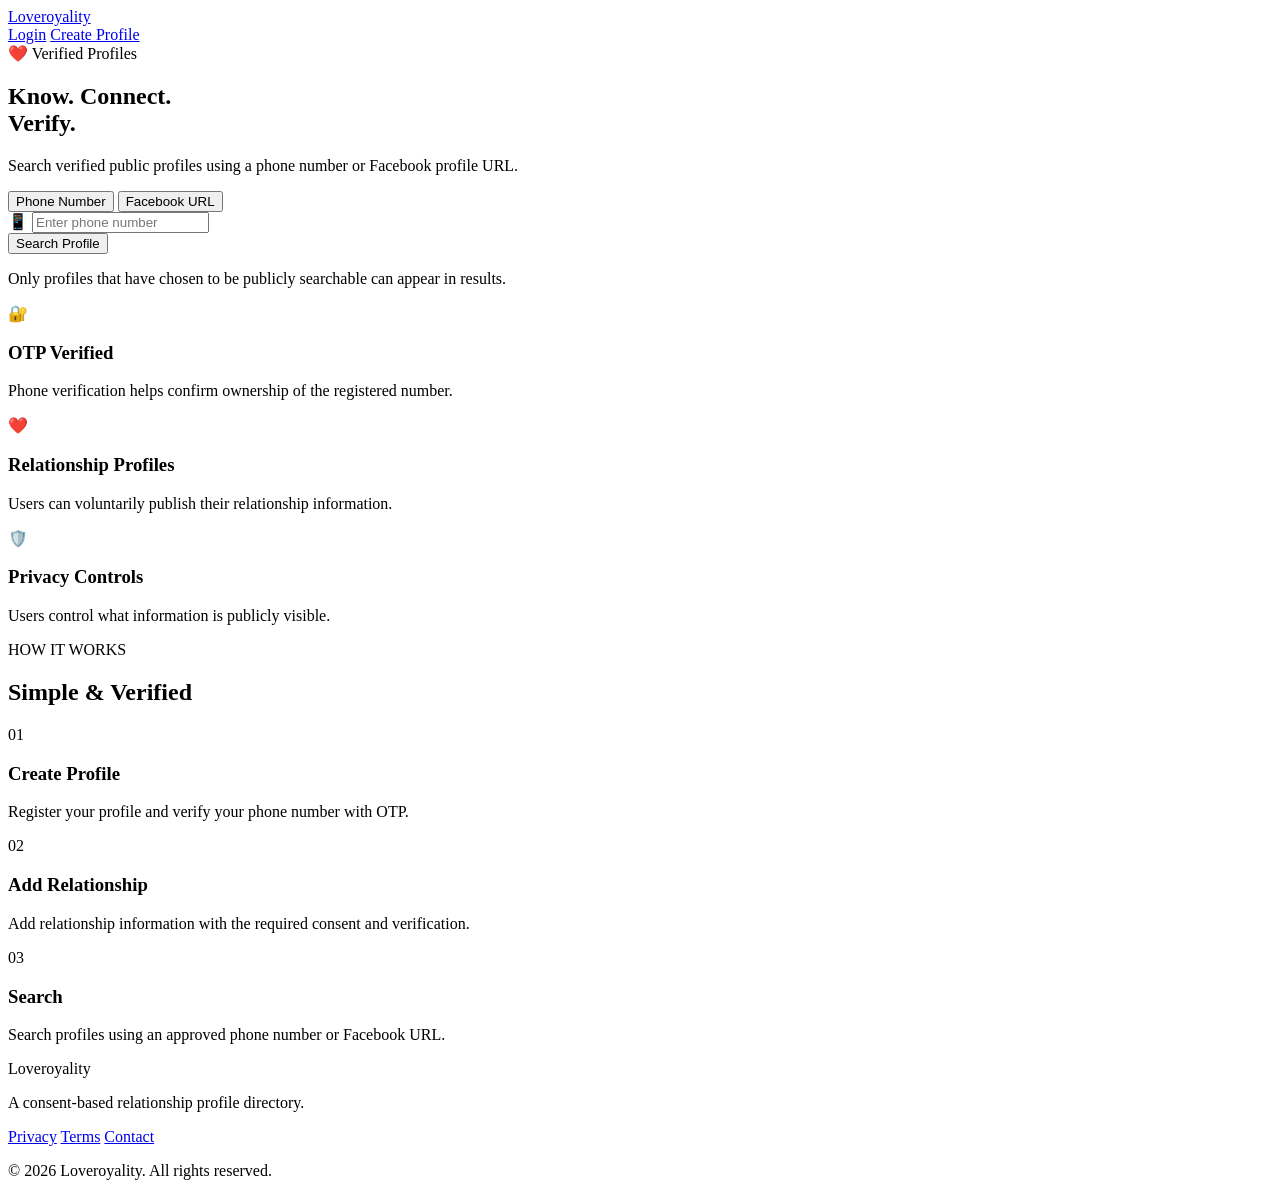
==== index.html @ 81f1a9de "Create index.html" ====
<!DOCTYPE html>
<html lang="en">
<head>
  <meta charset="UTF-8">
  <meta name="viewport" content="width=device-width, initial-scale=1.0">
  <meta name="description" content="Loveroyality - Verified relationship profile directory">
  <title>Loveroyality</title>
  <link rel="stylesheet" href="style.css">
</head>

<body>

  <header class="navbar">
    <a href="index.html" class="logo">Loveroyality</a>

    <nav>
      <a href="login.html">Login</a>
      <a href="register.html" class="nav-button">Create Profile</a>
    </nav>
  </header>

  <main>

    <section class="hero">
      <div class="hero-content">
        <div class="badge">❤️ Verified Profiles</div>

        <h1>Know. Connect.<br><span>Verify.</span></h1>

        <p>
          Search verified public profiles using a phone number
          or Facebook profile URL.
        </p>

        <div class="search-card">

          <div class="search-tabs">
            <button class="tab active" onclick="selectSearch('phone')">
              Phone Number
            </button>

            <button class="tab" onclick="selectSearch('facebook')">
              Facebook URL
            </button>
          </div>

          <form id="searchForm">

            <div class="input-wrapper">
              <span id="searchIcon">📱</span>

              <input
                id="searchInput"
                type="tel"
                placeholder="Enter phone number"
                autocomplete="off"
                required
              >
            </div>

            <button type="submit" class="search-button">
              Search Profile
            </button>

          </form>

          <p class="search-note">
            Only profiles that have chosen to be publicly searchable
            can appear in results.
          </p>

        </div>
      </div>
    </section>

    <section class="features">

      <div class="feature">
        <div class="feature-icon">🔐</div>
        <h3>OTP Verified</h3>
        <p>
          Phone verification helps confirm ownership of the
          registered number.
        </p>
      </div>

      <div class="feature">
        <div class="feature-icon">❤️</div>
        <h3>Relationship Profiles</h3>
        <p>
          Users can voluntarily publish their relationship information.
        </p>
      </div>

      <div class="feature">
        <div class="feature-icon">🛡️</div>
        <h3>Privacy Controls</h3>
        <p>
          Users control what information is publicly visible.
        </p>
      </div>

    </section>

    <section class="how-it-works">

      <div class="section-title">
        <span>HOW IT WORKS</span>
        <h2>Simple & Verified</h2>
      </div>

      <div class="steps">

        <div class="step">
          <div class="step-number">01</div>
          <h3>Create Profile</h3>
          <p>
            Register your profile and verify your phone number
            with OTP.
          </p>
        </div>

        <div class="step">
          <div class="step-number">02</div>
          <h3>Add Relationship</h3>
          <p>
            Add relationship information with the required
            consent and verification.
          </p>
        </div>

        <div class="step">
          <div class="step-number">03</div>
          <h3>Search</h3>
          <p>
            Search profiles using an approved phone number
            or Facebook URL.
          </p>
        </div>

      </div>

    </section>

  </main>

  <footer>
    <div class="footer-logo">Loveroyality</div>

    <p>
      A consent-based relationship profile directory.
    </p>

    <div class="footer-links">
      <a href="#">Privacy</a>
      <a href="#">Terms</a>
      <a href="#">Contact</a>
    </div>

    <p class="copyright">
      © 2026 Loveroyality. All rights reserved.
    </p>
  </footer>

  <script>

    let searchType = "phone";

    function selectSearch(type) {

      searchType = type;

      const input = document.getElementById("searchInput");
      const icon = document.getElementById("searchIcon");
      const tabs = document.querySelectorAll(".tab");

      tabs.forEach(tab => tab.classList.remove("active"));

      if (type === "phone") {

        tabs[0].classList.add("active");

        input.type = "tel";
        input.placeholder = "Enter phone number";
        icon.textContent = "📱";

      } else {

        tabs[1].classList.add("active");

        input.type = "url";
        input.placeholder = "Paste Facebook profile URL";
        icon.textContent = "🔗";

      }
    }

    document
      .getElementById("searchForm")
      .addEventListener("submit", function(event) {

        event.preventDefault();

        const value =
          document.getElementById("searchInput").value.trim();

        if (!value) return;

        const params = new URLSearchParams();

        params.set("type", searchType);
        params.set("q", value);

        window.location.href =
          "search.html?" + params.toString();

      });

  </script>

</body>
  </html>
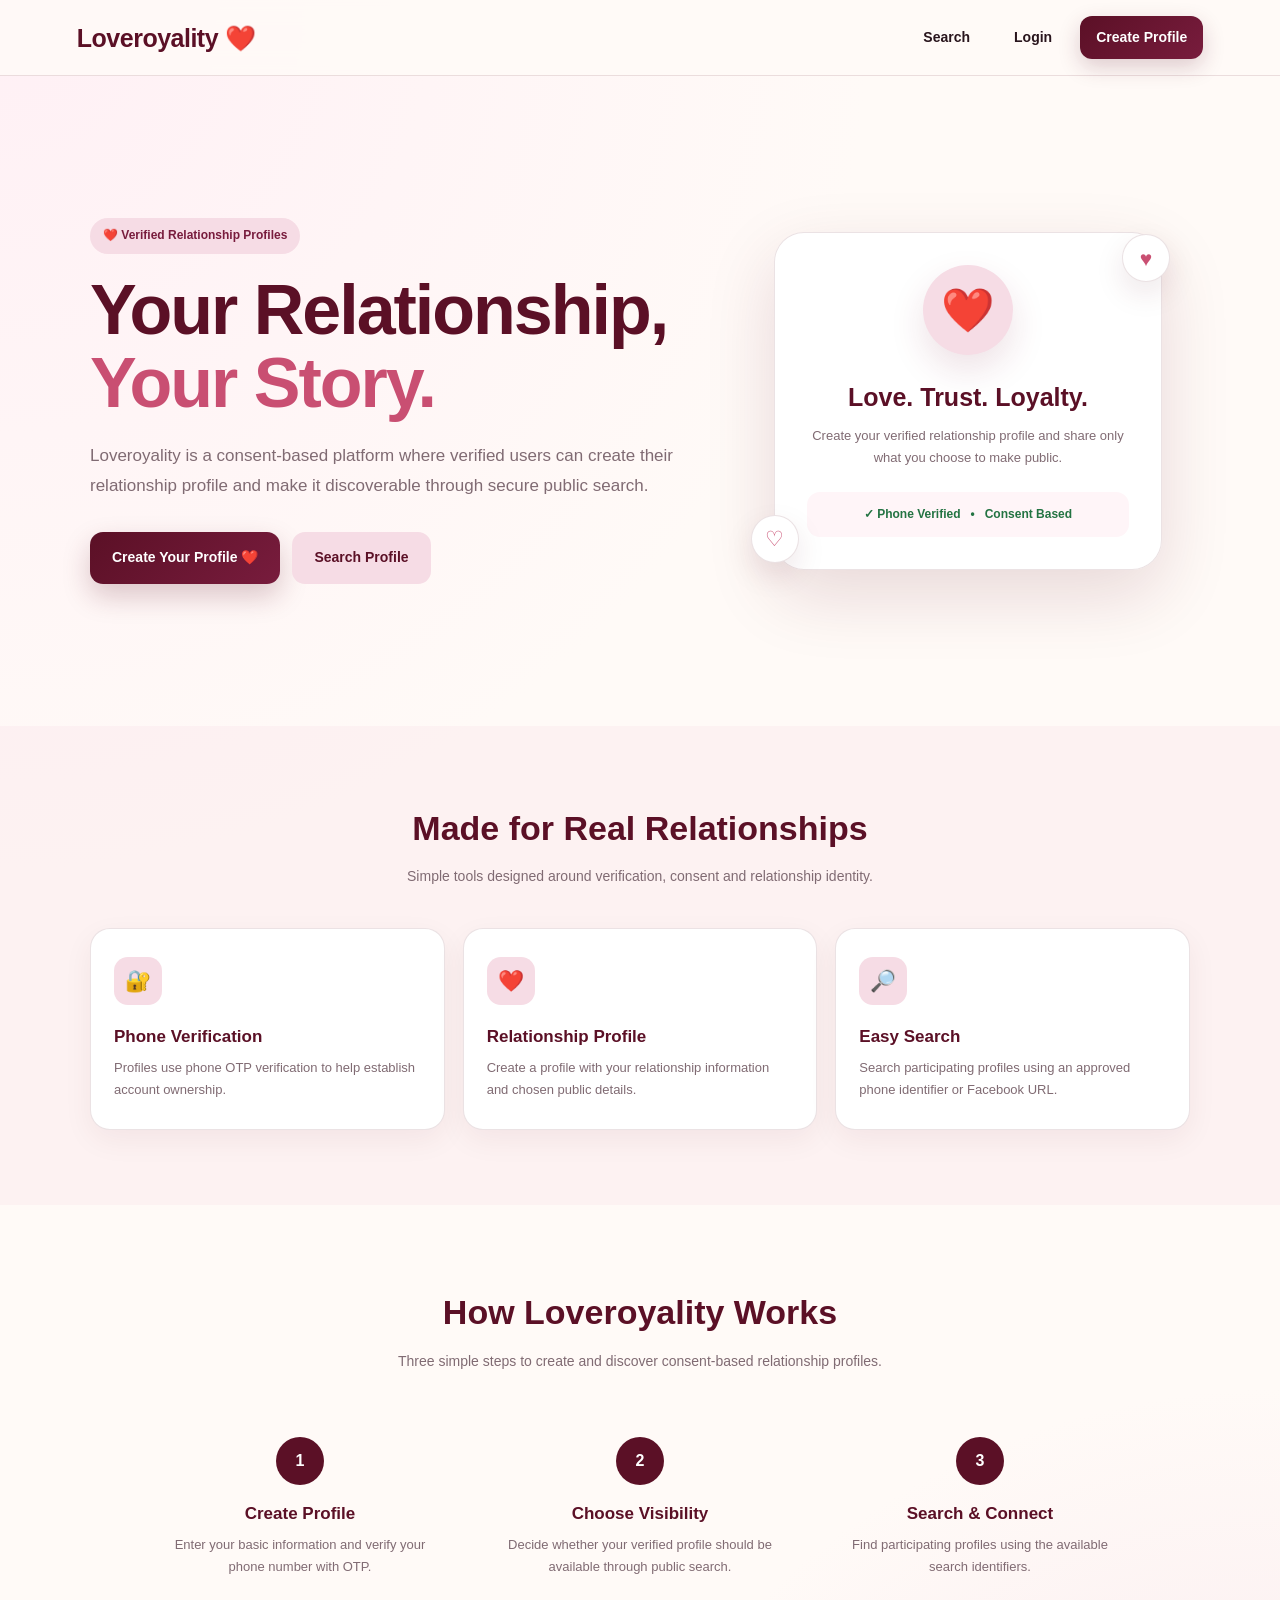
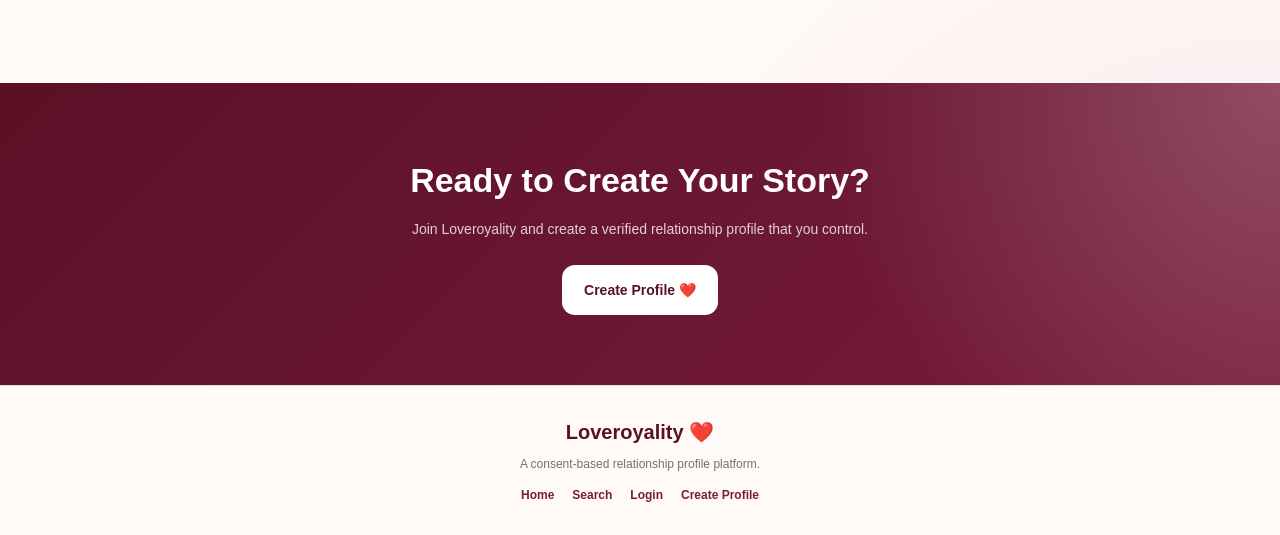
==== commit ba04bd6b: "Update index.html" ====
--- a/index.html
+++ b/index.html
@@ -3,220 +3,735 @@
 <head>
   <meta charset="UTF-8">
   <meta name="viewport" content="width=device-width, initial-scale=1.0">
-  <meta name="description" content="Loveroyality - Verified relationship profile directory">
-  <title>Loveroyality</title>
+
+  <title>Loveroyality — Relationship Profiles</title>
+  <meta
+    name="description"
+    content="Loveroyality is a consent-based relationship profile platform where verified users can create and search public relationship profiles."
+  >
+
   <link rel="stylesheet" href="style.css">
+
+  <style>
+    .home-page {
+      min-height: calc(100vh - 76px);
+    }
+
+    .hero {
+      min-height: 650px;
+      padding: 80px 6%;
+      display: flex;
+      align-items: center;
+      justify-content: center;
+    }
+
+    .hero-content {
+      width: 100%;
+      max-width: 1100px;
+      display: grid;
+      grid-template-columns: 1.15fr 0.85fr;
+      gap: 55px;
+      align-items: center;
+    }
+
+    .hero-badge {
+      display: inline-flex;
+      align-items: center;
+      gap: 8px;
+      padding: 8px 13px;
+      margin-bottom: 20px;
+      border-radius: 30px;
+      background: var(--pink);
+      color: var(--wine);
+      font-size: 12px;
+      font-weight: 800;
+    }
+
+    .hero-text h1 {
+      max-width: 680px;
+      margin-bottom: 20px;
+      color: var(--burgundy);
+      font-size: clamp(40px, 6vw, 70px);
+      line-height: 1.05;
+      letter-spacing: -2px;
+    }
+
+    .hero-text h1 span {
+      color: var(--rose);
+    }
+
+    .hero-text p {
+      max-width: 610px;
+      margin-bottom: 30px;
+      color: var(--muted);
+      font-size: 17px;
+      line-height: 1.8;
+    }
+
+    .hero-buttons {
+      display: flex;
+      flex-wrap: wrap;
+      gap: 12px;
+    }
+
+    .hero-btn {
+      display: inline-flex;
+      min-height: 52px;
+      padding: 0 22px;
+      align-items: center;
+      justify-content: center;
+      border-radius: 13px;
+      font-size: 14px;
+      font-weight: 800;
+      transition: 0.25s ease;
+    }
+
+    .hero-btn.primary {
+      color: var(--white);
+      background: linear-gradient(
+        135deg,
+        var(--burgundy),
+        var(--wine)
+      );
+      box-shadow: 0 12px 28px rgba(91, 16, 38, 0.22);
+    }
+
+    .hero-btn.secondary {
+      color: var(--burgundy);
+      background: var(--pink);
+    }
+
+    .hero-btn:hover {
+      transform: translateY(-2px);
+    }
+
+    .hero-card {
+      position: relative;
+      min-height: 390px;
+      padding: 28px;
+      display: flex;
+      align-items: center;
+      justify-content: center;
+    }
+
+    .love-card {
+      width: min(100%, 390px);
+      padding: 32px;
+      text-align: center;
+      background: rgba(255, 255, 255, 0.96);
+      border: 1px solid var(--border);
+      border-radius: 30px;
+      box-shadow: 0 25px 70px rgba(91, 16, 38, 0.14);
+    }
+
+    .love-heart {
+      width: 90px;
+      height: 90px;
+      margin: 0 auto 22px;
+      display: flex;
+      align-items: center;
+      justify-content: center;
+      border-radius: 50%;
+      background: var(--pink);
+      color: var(--wine);
+      font-size: 43px;
+      box-shadow: 0 15px 35px rgba(120, 28, 61, 0.13);
+    }
+
+    .love-card h2 {
+      margin-bottom: 8px;
+      color: var(--burgundy);
+      font-size: 25px;
+    }
+
+    .love-card p {
+      margin-bottom: 22px;
+      color: var(--muted);
+      font-size: 13px;
+      line-height: 1.7;
+    }
+
+    .verified-box {
+      padding: 13px;
+      border-radius: 13px;
+      background: var(--soft-pink);
+      color: #237342;
+      font-size: 12px;
+      font-weight: 800;
+    }
+
+    .floating-heart {
+      position: absolute;
+      display: flex;
+      align-items: center;
+      justify-content: center;
+      width: 48px;
+      height: 48px;
+      border-radius: 50%;
+      background: var(--white);
+      border: 1px solid var(--border);
+      box-shadow: 0 12px 30px rgba(91, 16, 38, 0.1);
+      color: var(--rose);
+      font-size: 21px;
+    }
+
+    .floating-heart.one {
+      top: 30px;
+      right: 20px;
+    }
+
+    .floating-heart.two {
+      bottom: 35px;
+      left: 5px;
+    }
+
+    .features {
+      padding: 75px 6%;
+      background: rgba(246, 220, 229, 0.28);
+    }
+
+    .section-heading {
+      max-width: 650px;
+      margin: 0 auto 40px;
+      text-align: center;
+    }
+
+    .section-heading h2 {
+      margin-bottom: 10px;
+      color: var(--burgundy);
+      font-size: 34px;
+    }
+
+    .section-heading p {
+      color: var(--muted);
+      font-size: 14px;
+    }
+
+    .feature-grid {
+      width: 100%;
+      max-width: 1100px;
+      margin: auto;
+      display: grid;
+      grid-template-columns: repeat(3, 1fr);
+      gap: 18px;
+    }
+
+    .feature-card {
+      padding: 28px 23px;
+      background: var(--white);
+      border: 1px solid var(--border);
+      border-radius: 20px;
+      box-shadow: 0 10px 30px rgba(91, 16, 38, 0.06);
+      transition: 0.25s ease;
+    }
+
+    .feature-card:hover {
+      transform: translateY(-4px);
+      box-shadow: 0 18px 40px rgba(91, 16, 38, 0.1);
+    }
+
+    .feature-icon {
+      width: 48px;
+      height: 48px;
+      margin-bottom: 18px;
+      display: flex;
+      align-items: center;
+      justify-content: center;
+      border-radius: 14px;
+      background: var(--pink);
+      color: var(--wine);
+      font-size: 21px;
+    }
+
+    .feature-card h3 {
+      margin-bottom: 7px;
+      color: var(--burgundy);
+      font-size: 17px;
+    }
+
+    .feature-card p {
+      color: var(--muted);
+      font-size: 13px;
+      line-height: 1.7;
+    }
+
+    .how-section {
+      padding: 80px 6%;
+    }
+
+    .steps {
+      width: 100%;
+      max-width: 1000px;
+      margin: auto;
+      display: grid;
+      grid-template-columns: repeat(3, 1fr);
+      gap: 20px;
+    }
+
+    .step {
+      text-align: center;
+      padding: 25px 18px;
+    }
+
+    .step-number {
+      width: 48px;
+      height: 48px;
+      margin: 0 auto 15px;
+      display: flex;
+      align-items: center;
+      justify-content: center;
+      border-radius: 50%;
+      background: var(--burgundy);
+      color: var(--white);
+      font-weight: 800;
+    }
+
+    .step h3 {
+      margin-bottom: 7px;
+      color: var(--burgundy);
+      font-size: 17px;
+    }
+
+    .step p {
+      color: var(--muted);
+      font-size: 13px;
+      line-height: 1.7;
+    }
+
+    .cta-section {
+      padding: 70px 6%;
+      background:
+        radial-gradient(
+          circle at top right,
+          rgba(255,255,255,0.22),
+          transparent 35%
+        ),
+        linear-gradient(
+          135deg,
+          var(--burgundy),
+          var(--wine)
+        );
+      color: var(--white);
+      text-align: center;
+    }
+
+    .cta-section h2 {
+      margin-bottom: 10px;
+      font-size: 34px;
+    }
+
+    .cta-section p {
+      max-width: 600px;
+      margin: 0 auto 25px;
+      color: rgba(255,255,255,0.8);
+      font-size: 14px;
+    }
+
+    .cta-btn {
+      display: inline-flex;
+      min-height: 50px;
+      padding: 0 22px;
+      align-items: center;
+      justify-content: center;
+      border-radius: 13px;
+      background: var(--white);
+      color: var(--burgundy);
+      font-size: 14px;
+      font-weight: 800;
+    }
+
+    .footer {
+      padding: 30px 6%;
+      text-align: center;
+      background: var(--cream);
+      border-top: 1px solid var(--border);
+    }
+
+    .footer-logo {
+      margin-bottom: 7px;
+      color: var(--burgundy);
+      font-size: 20px;
+      font-weight: 800;
+    }
+
+    .footer p {
+      color: var(--muted);
+      font-size: 12px;
+    }
+
+    .footer-links {
+      margin-top: 12px;
+      display: flex;
+      justify-content: center;
+      gap: 18px;
+      flex-wrap: wrap;
+    }
+
+    .footer-links a {
+      color: var(--wine);
+      font-size: 12px;
+      font-weight: 700;
+    }
+
+    @media (max-width: 850px) {
+      .hero {
+        padding: 55px 5%;
+      }
+
+      .hero-content {
+        grid-template-columns: 1fr;
+        gap: 25px;
+      }
+
+      .hero-text {
+        text-align: center;
+      }
+
+      .hero-text p {
+        margin-left: auto;
+        margin-right: auto;
+      }
+
+      .hero-buttons {
+        justify-content: center;
+      }
+
+      .hero-card {
+        min-height: 330px;
+      }
+
+      .feature-grid,
+      .steps {
+        grid-template-columns: 1fr;
+      }
+
+      .feature-card {
+        text-align: center;
+      }
+
+      .feature-icon {
+        margin-left: auto;
+        margin-right: auto;
+      }
+    }
+
+    @media (max-width: 700px) {
+      .home-page {
+        min-height: calc(100vh - 68px);
+      }
+
+      .hero {
+        padding: 45px 18px;
+      }
+
+      .hero-text h1 {
+        font-size: 42px;
+        letter-spacing: -1.5px;
+      }
+
+      .hero-text p {
+        font-size: 14px;
+      }
+
+      .hero-buttons {
+        flex-direction: column;
+      }
+
+      .hero-btn {
+        width: 100%;
+      }
+
+      .hero-card {
+        min-height: 300px;
+        padding: 15px;
+      }
+
+      .love-card {
+        padding: 26px 20px;
+      }
+
+      .features,
+      .how-section,
+      .cta-section {
+        padding-left: 18px;
+        padding-right: 18px;
+      }
+
+      .section-heading h2,
+      .cta-section h2 {
+        font-size: 28px;
+      }
+    }
+
+    @media (max-width: 420px) {
+      .hero-text h1 {
+        font-size: 36px;
+      }
+
+      .love-heart {
+        width: 75px;
+        height: 75px;
+        font-size: 35px;
+      }
+
+      .floating-heart {
+        width: 40px;
+        height: 40px;
+        font-size: 18px;
+      }
+    }
+  </style>
 </head>
 
 <body>
 
-  <header class="navbar">
-    <a href="index.html" class="logo">Loveroyality</a>
-
-    <nav>
-      <a href="login.html">Login</a>
-      <a href="register.html" class="nav-button">Create Profile</a>
-    </nav>
-  </header>
-
-  <main>
-
-    <section class="hero">
-      <div class="hero-content">
-        <div class="badge">❤️ Verified Profiles</div>
-
-        <h1>Know. Connect.<br><span>Verify.</span></h1>
+<header class="navbar">
+
+  <a href="index.html" class="logo">
+    Loveroyality ❤️
+  </a>
+
+  <nav>
+    <a href="search.html">Search</a>
+    <a href="login.html">Login</a>
+    <a href="register.html" class="nav-btn">Create Profile</a>
+  </nav>
+
+</header>
+
+<main class="home-page">
+
+  <section class="hero">
+
+    <div class="hero-content">
+
+      <div class="hero-text">
+
+        <div class="hero-badge">
+          ❤️ Verified Relationship Profiles
+        </div>
+
+        <h1>
+          Your Relationship,
+          <span>Your Story.</span>
+        </h1>
 
         <p>
-          Search verified public profiles using a phone number
-          or Facebook profile URL.
+          Loveroyality is a consent-based platform where verified
+          users can create their relationship profile and make it
+          discoverable through secure public search.
         </p>
 
-        <div class="search-card">
-
-          <div class="search-tabs">
-            <button class="tab active" onclick="selectSearch('phone')">
-              Phone Number
-            </button>
-
-            <button class="tab" onclick="selectSearch('facebook')">
-              Facebook URL
-            </button>
+        <div class="hero-buttons">
+
+          <a
+            href="register.html"
+            class="hero-btn primary"
+          >
+            Create Your Profile ❤️
+          </a>
+
+          <a
+            href="search.html"
+            class="hero-btn secondary"
+          >
+            Search Profile
+          </a>
+
+        </div>
+
+      </div>
+
+      <div class="hero-card">
+
+        <div class="floating-heart one">♥</div>
+        <div class="floating-heart two">♡</div>
+
+        <div class="love-card">
+
+          <div class="love-heart">
+            ❤️
           </div>
 
-          <form id="searchForm">
-
-            <div class="input-wrapper">
-              <span id="searchIcon">📱</span>
-
-              <input
-                id="searchInput"
-                type="tel"
-                placeholder="Enter phone number"
-                autocomplete="off"
-                required
-              >
-            </div>
-
-            <button type="submit" class="search-button">
-              Search Profile
-            </button>
-
-          </form>
-
-          <p class="search-note">
-            Only profiles that have chosen to be publicly searchable
-            can appear in results.
+          <h2>
+            Love. Trust. Loyalty.
+          </h2>
+
+          <p>
+            Create your verified relationship profile
+            and share only what you choose to make public.
           </p>
 
+          <div class="verified-box">
+            ✓ Phone Verified &nbsp; • &nbsp; Consent Based
+          </div>
+
         </div>
+
       </div>
-    </section>
-
-    <section class="features">
-
-      <div class="feature">
+
+    </div>
+
+  </section>
+
+  <section class="features">
+
+    <div class="section-heading">
+
+      <h2>Made for Real Relationships</h2>
+
+      <p>
+        Simple tools designed around verification,
+        consent and relationship identity.
+      </p>
+
+    </div>
+
+    <div class="feature-grid">
+
+      <div class="feature-card">
+
         <div class="feature-icon">🔐</div>
-        <h3>OTP Verified</h3>
+
+        <h3>Phone Verification</h3>
+
         <p>
-          Phone verification helps confirm ownership of the
-          registered number.
+          Profiles use phone OTP verification to
+          help establish account ownership.
         </p>
+
       </div>
 
-      <div class="feature">
+      <div class="feature-card">
+
         <div class="feature-icon">❤️</div>
-        <h3>Relationship Profiles</h3>
+
+        <h3>Relationship Profile</h3>
+
         <p>
-          Users can voluntarily publish their relationship information.
+          Create a profile with your relationship
+          information and chosen public details.
         </p>
+
       </div>
 
-      <div class="feature">
-        <div class="feature-icon">🛡️</div>
-        <h3>Privacy Controls</h3>
+      <div class="feature-card">
+
+        <div class="feature-icon">🔎</div>
+
+        <h3>Easy Search</h3>
+
         <p>
-          Users control what information is publicly visible.
+          Search participating profiles using an
+          approved phone identifier or Facebook URL.
         </p>
+
       </div>
 
-    </section>
-
-    <section class="how-it-works">
-
-      <div class="section-title">
-        <span>HOW IT WORKS</span>
-        <h2>Simple & Verified</h2>
+    </div>
+
+  </section>
+
+  <section class="how-section">
+
+    <div class="section-heading">
+
+      <h2>How Loveroyality Works</h2>
+
+      <p>
+        Three simple steps to create and discover
+        consent-based relationship profiles.
+      </p>
+
+    </div>
+
+    <div class="steps">
+
+      <div class="step">
+
+        <div class="step-number">1</div>
+
+        <h3>Create Profile</h3>
+
+        <p>
+          Enter your basic information and
+          verify your phone number with OTP.
+        </p>
+
       </div>
 
-      <div class="steps">
-
-        <div class="step">
-          <div class="step-number">01</div>
-          <h3>Create Profile</h3>
-          <p>
-            Register your profile and verify your phone number
-            with OTP.
-          </p>
-        </div>
-
-        <div class="step">
-          <div class="step-number">02</div>
-          <h3>Add Relationship</h3>
-          <p>
-            Add relationship information with the required
-            consent and verification.
-          </p>
-        </div>
-
-        <div class="step">
-          <div class="step-number">03</div>
-          <h3>Search</h3>
-          <p>
-            Search profiles using an approved phone number
-            or Facebook URL.
-          </p>
-        </div>
+      <div class="step">
+
+        <div class="step-number">2</div>
+
+        <h3>Choose Visibility</h3>
+
+        <p>
+          Decide whether your verified profile
+          should be available through public search.
+        </p>
 
       </div>
 
-    </section>
-
-  </main>
-
-  <footer>
-    <div class="footer-logo">Loveroyality</div>
+      <div class="step">
+
+        <div class="step-number">3</div>
+
+        <h3>Search & Connect</h3>
+
+        <p>
+          Find participating profiles using the
+          available search identifiers.
+        </p>
+
+      </div>
+
+    </div>
+
+  </section>
+
+  <section class="cta-section">
+
+    <h2>
+      Ready to Create Your Story?
+    </h2>
 
     <p>
-      A consent-based relationship profile directory.
+      Join Loveroyality and create a verified
+      relationship profile that you control.
     </p>
 
-    <div class="footer-links">
-      <a href="#">Privacy</a>
-      <a href="#">Terms</a>
-      <a href="#">Contact</a>
-    </div>
-
-    <p class="copyright">
-      © 2026 Loveroyality. All rights reserved.
-    </p>
-  </footer>
-
-  <script>
-
-    let searchType = "phone";
-
-    function selectSearch(type) {
-
-      searchType = type;
-
-      const input = document.getElementById("searchInput");
-      const icon = document.getElementById("searchIcon");
-      const tabs = document.querySelectorAll(".tab");
-
-      tabs.forEach(tab => tab.classList.remove("active"));
-
-      if (type === "phone") {
-
-        tabs[0].classList.add("active");
-
-        input.type = "tel";
-        input.placeholder = "Enter phone number";
-        icon.textContent = "📱";
-
-      } else {
-
-        tabs[1].classList.add("active");
-
-        input.type = "url";
-        input.placeholder = "Paste Facebook profile URL";
-        icon.textContent = "🔗";
-
-      }
-    }
-
-    document
-      .getElementById("searchForm")
-      .addEventListener("submit", function(event) {
-
-        event.preventDefault();
-
-        const value =
-          document.getElementById("searchInput").value.trim();
-
-        if (!value) return;
-
-        const params = new URLSearchParams();
-
-        params.set("type", searchType);
-        params.set("q", value);
-
-        window.location.href =
-          "search.html?" + params.toString();
-
-      });
-
-  </script>
+    <a
+      href="register.html"
+      class="cta-btn"
+    >
+      Create Profile ❤️
+    </a>
+
+  </section>
+
+</main>
+
+<footer class="footer">
+
+  <div class="footer-logo">
+    Loveroyality ❤️
+  </div>
+
+  <p>
+    A consent-based relationship profile platform.
+  </p>
+
+  <div class="footer-links">
+
+    <a href="index.html">Home</a>
+    <a href="search.html">Search</a>
+    <a href="login.html">Login</a>
+    <a href="register.html">Create Profile</a>
+
+  </div>
+
+</footer>
 
 </body>
-  </html>
+</html>
--- a/style.css
+++ b/style.css
@@ -0,0 +1,537 @@
+* {
+  margin: 0;
+  padding: 0;
+  box-sizing: border-box;
+}
+
+:root {
+  --burgundy: #5b1026;
+  --wine: #781c3d;
+  --rose: #c94f72;
+  --pink: #f6dce5;
+  --soft-pink: #fff5f8;
+  --gold: #d7ad62;
+  --cream: #fffaf7;
+  --white: #ffffff;
+  --text: #29151d;
+  --muted: #806b73;
+  --border: rgba(91, 16, 38, 0.12);
+  --shadow: 0 20px 60px rgba(91, 16, 38, 0.12);
+}
+
+html {
+  scroll-behavior: smooth;
+}
+
+body {
+  min-height: 100vh;
+  font-family: Arial, Helvetica, sans-serif;
+  background:
+    radial-gradient(circle at top left, #fff0f5 0, transparent 35%),
+    radial-gradient(circle at bottom right, #f8e3ea 0, transparent 30%),
+    var(--cream);
+  color: var(--text);
+  line-height: 1.6;
+}
+
+a {
+  color: inherit;
+  text-decoration: none;
+}
+
+button,
+input,
+select {
+  font: inherit;
+}
+
+button {
+  cursor: pointer;
+}
+
+.navbar {
+  width: 100%;
+  min-height: 76px;
+  padding: 0 6%;
+  display: flex;
+  align-items: center;
+  justify-content: space-between;
+  background: rgba(255, 250, 247, 0.92);
+  border-bottom: 1px solid var(--border);
+  backdrop-filter: blur(14px);
+  position: sticky;
+  top: 0;
+  z-index: 1000;
+}
+
+.logo {
+  font-size: 25px;
+  font-weight: 800;
+  letter-spacing: -0.5px;
+  color: var(--burgundy);
+}
+
+.navbar nav {
+  display: flex;
+  align-items: center;
+  gap: 12px;
+}
+
+.navbar nav > a {
+  padding: 10px 16px;
+  border-radius: 12px;
+  font-size: 14px;
+  font-weight: 700;
+  transition: 0.25s ease;
+}
+
+.navbar nav > a:hover {
+  background: var(--pink);
+}
+
+.nav-btn {
+  color: var(--white) !important;
+  background: linear-gradient(
+    135deg,
+    var(--burgundy),
+    var(--wine)
+  ) !important;
+  box-shadow: 0 8px 22px rgba(91, 16, 38, 0.2);
+}
+
+.nav-btn:hover {
+  transform: translateY(-2px);
+  box-shadow: 0 12px 28px rgba(91, 16, 38, 0.25);
+}
+
+.auth-page {
+  min-height: calc(100vh - 76px);
+  padding: 55px 20px;
+  display: flex;
+  align-items: flex-start;
+  justify-content: center;
+}
+
+.auth-card {
+  width: 100%;
+  max-width: 540px;
+  padding: 38px;
+  background: rgba(255, 255, 255, 0.96);
+  border: 1px solid var(--border);
+  border-radius: 26px;
+  box-shadow: var(--shadow);
+}
+
+.auth-heading {
+  text-align: center;
+  margin-bottom: 30px;
+}
+
+.auth-icon {
+  width: 58px;
+  height: 58px;
+  margin: 0 auto 15px;
+  display: flex;
+  align-items: center;
+  justify-content: center;
+  border-radius: 50%;
+  background: var(--pink);
+  color: var(--wine);
+  font-size: 26px;
+  box-shadow: 0 8px 25px rgba(120, 28, 61, 0.12);
+}
+
+.auth-heading h1 {
+  font-size: 30px;
+  color: var(--burgundy);
+  margin-bottom: 7px;
+}
+
+.auth-heading p {
+  color: var(--muted);
+  font-size: 14px;
+}
+
+.form-group {
+  margin-bottom: 19px;
+}
+
+.form-group label {
+  display: block;
+  margin-bottom: 8px;
+  font-size: 14px;
+  font-weight: 700;
+  color: var(--text);
+}
+
+.form-group input,
+.form-group select {
+  width: 100%;
+  height: 50px;
+  padding: 0 15px;
+  border: 1px solid var(--border);
+  border-radius: 13px;
+  outline: none;
+  background: var(--white);
+  color: var(--text);
+  transition: 0.2s ease;
+}
+
+.form-group input:focus,
+.form-group select:focus {
+  border-color: var(--rose);
+  box-shadow: 0 0 0 4px rgba(201, 79, 114, 0.1);
+}
+
+.phone-row {
+  display: grid;
+  grid-template-columns: 125px 1fr;
+  gap: 10px;
+}
+
+.phone-row select {
+  padding-left: 10px;
+  padding-right: 5px;
+}
+
+.check-row {
+  display: flex;
+  align-items: flex-start;
+  gap: 10px;
+  margin: 18px 0 22px;
+  color: var(--muted);
+  font-size: 12px;
+  line-height: 1.5;
+}
+
+.check-row input {
+  width: 17px;
+  height: 17px;
+  margin-top: 2px;
+  accent-color: var(--wine);
+  flex-shrink: 0;
+}
+
+.primary-btn,
+.secondary-btn {
+  width: 100%;
+  min-height: 50px;
+  border-radius: 13px;
+  border: none;
+  font-weight: 800;
+  transition: 0.25s ease;
+}
+
+.primary-btn {
+  color: var(--white);
+  background: linear-gradient(
+    135deg,
+    var(--burgundy),
+    var(--wine)
+  );
+  box-shadow: 0 10px 25px rgba(91, 16, 38, 0.2);
+}
+
+.primary-btn:hover {
+  transform: translateY(-2px);
+  box-shadow: 0 14px 30px rgba(91, 16, 38, 0.25);
+}
+
+.primary-btn:disabled {
+  opacity: 0.65;
+  cursor: not-allowed;
+  transform: none;
+}
+
+.secondary-btn {
+  margin-top: 12px;
+  color: var(--burgundy);
+  background: var(--pink);
+}
+
+.secondary-btn:hover {
+  background: #f0cad6;
+}
+
+.otp-section {
+  padding-top: 4px;
+}
+
+.otp-heading {
+  text-align: center;
+  margin-bottom: 22px;
+}
+
+.otp-heading h2 {
+  color: var(--burgundy);
+  font-size: 22px;
+  margin-bottom: 5px;
+}
+
+.otp-heading p {
+  color: var(--muted);
+  font-size: 13px;
+}
+
+#otpCode {
+  text-align: center;
+  font-size: 22px;
+  font-weight: 800;
+  letter-spacing: 7px;
+}
+
+.auth-footer {
+  text-align: center;
+  margin-top: 25px;
+  padding-top: 20px;
+  border-top: 1px solid var(--border);
+  color: var(--muted);
+  font-size: 13px;
+}
+
+.auth-footer a {
+  color: var(--wine);
+  font-weight: 800;
+}
+
+.app-message {
+  position: fixed;
+  top: 88px;
+  left: 50%;
+  transform: translateX(-50%);
+  width: min(90%, 430px);
+  padding: 13px 17px;
+  border-radius: 12px;
+  z-index: 2000;
+  text-align: center;
+  font-size: 13px;
+  font-weight: 700;
+  box-shadow: 0 12px 35px rgba(0, 0, 0, 0.12);
+}
+
+.app-message.info {
+  background: #fff4d9;
+  color: #6d5010;
+}
+
+.app-message.success {
+  background: #e7f7ed;
+  color: #176437;
+}
+
+.app-message.error {
+  background: #fde8ed;
+  color: #8b1837;
+}
+
+.search-loading {
+  text-align: center;
+  padding: 25px;
+  color: var(--muted);
+}
+
+.empty-result {
+  padding: 30px 20px;
+  text-align: center;
+  background: var(--soft-pink);
+  border: 1px solid var(--border);
+  border-radius: 18px;
+}
+
+.empty-result h3 {
+  color: var(--burgundy);
+  margin-bottom: 6px;
+}
+
+.empty-result p {
+  color: var(--muted);
+  font-size: 13px;
+}
+
+.profile-result-card {
+  display: grid;
+  grid-template-columns: auto 1fr auto auto;
+  gap: 18px;
+  align-items: center;
+  padding: 18px;
+  margin-bottom: 14px;
+  background: var(--white);
+  border: 1px solid var(--border);
+  border-radius: 18px;
+  box-shadow: 0 8px 25px rgba(91, 16, 38, 0.06);
+}
+
+.result-avatar {
+  width: 55px;
+  height: 55px;
+  border-radius: 50%;
+  display: flex;
+  align-items: center;
+  justify-content: center;
+  background: linear-gradient(
+    135deg,
+    var(--wine),
+    var(--rose)
+  );
+  color: var(--white);
+  font-size: 21px;
+  font-weight: 800;
+}
+
+.result-info h3 {
+  color: var(--burgundy);
+  font-size: 16px;
+}
+
+.result-info p {
+  color: var(--muted);
+  font-size: 12px;
+}
+
+.verified-result {
+  color: #237342;
+  font-size: 11px;
+  font-weight: 700;
+}
+
+.result-relationship {
+  text-align: right;
+}
+
+.result-relationship small {
+  display: block;
+  color: var(--muted);
+  font-size: 10px;
+}
+
+.result-relationship strong {
+  color: var(--wine);
+  font-size: 13px;
+}
+
+.view-profile-btn {
+  border: none;
+  border-radius: 10px;
+  padding: 10px 13px;
+  background: var(--burgundy);
+  color: var(--white);
+  font-size: 12px;
+  font-weight: 700;
+}
+
+.view-profile-btn:hover {
+  background: var(--wine);
+}
+
+@media (max-width: 700px) {
+
+  .navbar {
+    min-height: 68px;
+    padding: 0 18px;
+  }
+
+  .logo {
+    font-size: 21px;
+  }
+
+  .navbar nav {
+    gap: 4px;
+  }
+
+  .navbar nav > a {
+    padding: 8px 9px;
+    font-size: 12px;
+  }
+
+  .auth-page {
+    min-height: calc(100vh - 68px);
+    padding: 28px 14px;
+  }
+
+  .auth-card {
+    padding: 25px 18px;
+    border-radius: 21px;
+  }
+
+  .auth-heading {
+    margin-bottom: 24px;
+  }
+
+  .auth-heading h1 {
+    font-size: 25px;
+  }
+
+  .auth-icon {
+    width: 52px;
+    height: 52px;
+    font-size: 23px;
+  }
+
+  .phone-row {
+    grid-template-columns: 105px 1fr;
+    gap: 7px;
+  }
+
+  .form-group input,
+  .form-group select {
+    height: 48px;
+  }
+
+  .profile-result-card {
+    grid-template-columns: auto 1fr;
+    gap: 12px;
+  }
+
+  .result-relationship {
+    grid-column: 1 / -1;
+    text-align: left;
+    padding-top: 8px;
+    border-top: 1px solid var(--border);
+  }
+
+  .view-profile-btn {
+    grid-column: 1 / -1;
+    width: 100%;
+  }
+}
+
+@media (max-width: 420px) {
+
+  .navbar {
+    padding: 0 12px;
+  }
+
+  .logo {
+    font-size: 19px;
+  }
+
+  .navbar nav > a {
+    padding: 7px 7px;
+    font-size: 11px;
+  }
+
+  .auth-card {
+    padding: 22px 15px;
+  }
+
+  .auth-heading h1 {
+    font-size: 23px;
+  }
+
+  .phone-row {
+    grid-template-columns: 95px 1fr;
+  }
+
+  .phone-row select {
+    font-size: 12px;
+  }
+
+  .form-group input {
+    font-size: 14px;
+  }
+
+  #otpCode {
+    font-size: 20px;
+    letter-spacing: 5px;
+  }
+}
